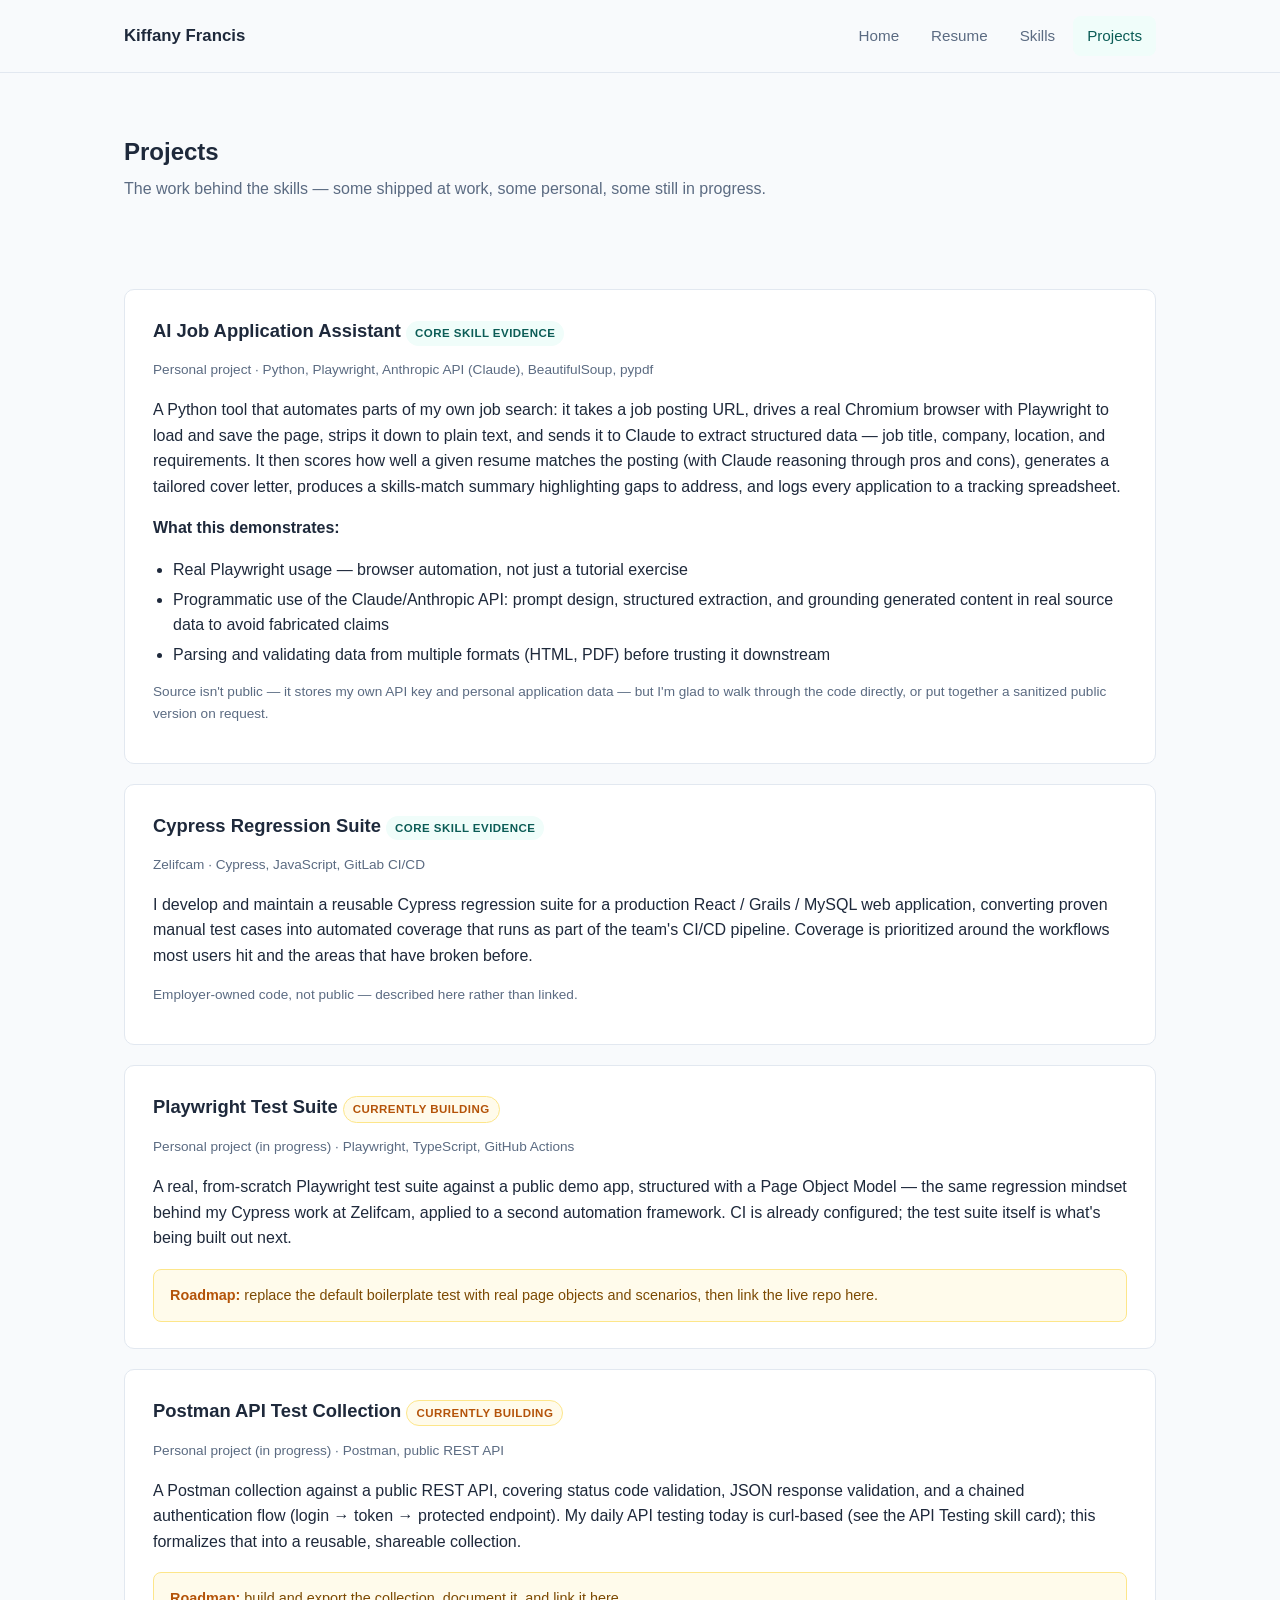
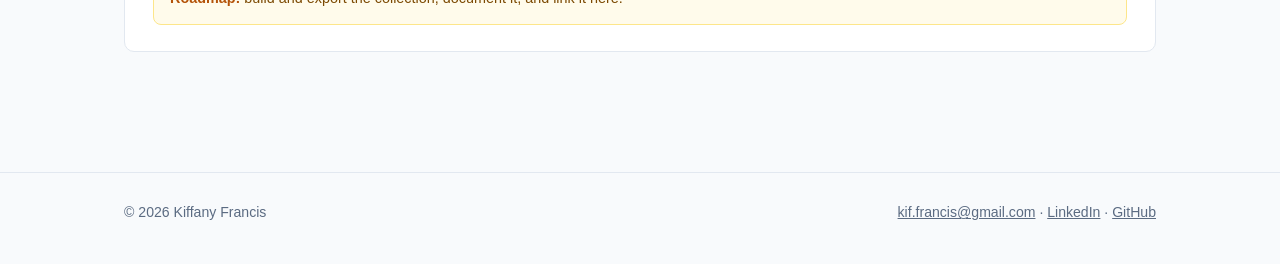
==== projects.html @ 58e34793 "Initial QA portfolio skeleton: resume, clickable skills explorer, projects Grounded in the QA resume" ====
<!doctype html>
<html lang="en">
<head>
  <meta charset="UTF-8" />
  <meta name="viewport" content="width=device-width, initial-scale=1.0" />
  <title>Projects — Kiffany Francis</title>
  <meta name="description" content="Case studies and evidence projects behind the QA skills." />
  <link rel="stylesheet" href="assets/css/style.css" />
</head>
<body data-page="projects">
  <header class="site-header">
    <div class="nav-inner">
      <a class="brand" href="index.html">Kiffany Francis</a>
      <button class="nav-toggle" type="button" aria-label="Toggle navigation">&#9776;</button>
      <nav class="site-nav">
        <ul>
          <li><a href="index.html" data-page="home">Home</a></li>
          <li><a href="resume.html" data-page="resume">Resume</a></li>
          <li><a href="skills.html" data-page="skills">Skills</a></li>
          <li><a href="projects.html" data-page="projects">Projects</a></li>
        </ul>
      </nav>
    </div>
  </header>

  <main class="wrap">
    <section class="tight" style="padding-top:40px;">
      <h1 style="margin-bottom:4px;">Projects</h1>
      <p class="section-blurb">The work behind the skills — some shipped at work, some personal, some still in progress.</p>
    </section>

    <section>
      <div class="project-card">
        <h3>AI Job Application Assistant <span class="badge badge-core">Core Skill Evidence</span></h3>
        <p class="project-meta">Personal project &middot; Python, Playwright, Anthropic API (Claude), BeautifulSoup, pypdf</p>
        <p>
          A Python tool that automates parts of my own job search: it takes a job posting URL, drives a real
          Chromium browser with Playwright to load and save the page, strips it down to plain text, and sends
          it to Claude to extract structured data — job title, company, location, and requirements. It then
          scores how well a given resume matches the posting (with Claude reasoning through pros and cons),
          generates a tailored cover letter, produces a skills-match summary highlighting gaps to address, and
          logs every application to a tracking spreadsheet.
        </p>
        <p><strong>What this demonstrates:</strong></p>
        <ul>
          <li>Real Playwright usage — browser automation, not just a tutorial exercise</li>
          <li>Programmatic use of the Claude/Anthropic API: prompt design, structured extraction, and grounding
            generated content in real source data to avoid fabricated claims</li>
          <li>Parsing and validating data from multiple formats (HTML, PDF) before trusting it downstream</li>
        </ul>
        <p class="project-meta" style="margin-top:14px;">
          Source isn't public — it stores my own API key and personal application data — but I'm glad to walk
          through the code directly, or put together a sanitized public version on request.
        </p>
      </div>

      <div class="project-card">
        <h3>Cypress Regression Suite <span class="badge badge-core">Core Skill Evidence</span></h3>
        <p class="project-meta">Zelifcam &middot; Cypress, JavaScript, GitLab CI/CD</p>
        <p>
          I develop and maintain a reusable Cypress regression suite for a production React / Grails / MySQL
          web application, converting proven manual test cases into automated coverage that runs as part of
          the team's CI/CD pipeline. Coverage is prioritized around the workflows most users hit and the areas
          that have broken before.
        </p>
        <p class="project-meta" style="margin-top:14px;">Employer-owned code, not public — described here rather than linked.</p>
      </div>

      <div class="project-card">
        <h3>Playwright Test Suite <span class="badge badge-building">Currently Building</span></h3>
        <p class="project-meta">Personal project (in progress) &middot; Playwright, TypeScript, GitHub Actions</p>
        <p>
          A real, from-scratch Playwright test suite against a public demo app, structured with a Page Object
          Model — the same regression mindset behind my Cypress work at Zelifcam, applied to a second
          automation framework. CI is already configured; the test suite itself is what's being built out next.
        </p>
        <div class="roadmap-note"><strong>Roadmap:</strong> replace the default boilerplate test with real page objects and scenarios, then link the live repo here.</div>
      </div>

      <div class="project-card">
        <h3>Postman API Test Collection <span class="badge badge-building">Currently Building</span></h3>
        <p class="project-meta">Personal project (in progress) &middot; Postman, public REST API</p>
        <p>
          A Postman collection against a public REST API, covering status code validation, JSON response
          validation, and a chained authentication flow (login &rarr; token &rarr; protected endpoint). My daily
          API testing today is curl-based (see the API Testing skill card); this formalizes that into a
          reusable, shareable collection.
        </p>
        <div class="roadmap-note"><strong>Roadmap:</strong> build and export the collection, document it, and link it here.</div>
      </div>
    </section>
  </main>

  <footer class="site-footer">
    <div class="wrap">
      <span>&copy; <span id="year"></span> Kiffany Francis</span>
      <span>
        <a href="mailto:kif.francis@gmail.com">kif.francis@gmail.com</a> ·
        <a href="https://www.linkedin.com/in/kiffany-francis">LinkedIn</a> ·
        <a href="https://github.com/kifzig">GitHub</a>
      </span>
    </div>
  </footer>

  <script src="assets/js/main.js"></script>
</body>
</html>
---- assets/css/style.css ----
:root {
  --bg: #f8fafc;
  --surface: #ffffff;
  --text: #1e293b;
  --text-muted: #5b6b82;
  --border: #e2e8f0;
  --primary: #0f766e;
  --primary-dark: #0b5c56;
  --primary-bg: #f0fdfa;
  --building: #b45309;
  --building-bg: #fffbeb;
  --building-border: #fde68a;
  --radius: 10px;
  --max-width: 1080px;
  --font: -apple-system, BlinkMacSystemFont, "Segoe UI", Roboto, Helvetica, Arial, sans-serif;
  --font-mono: ui-monospace, SFMono-Regular, "SF Mono", Menlo, Consolas, monospace;
}

* { box-sizing: border-box; }

html { scroll-behavior: smooth; }

body {
  margin: 0;
  font-family: var(--font);
  color: var(--text);
  background: var(--bg);
  line-height: 1.6;
  -webkit-font-smoothing: antialiased;
}

a { color: var(--primary); }
a:hover { color: var(--primary-dark); }

.wrap {
  max-width: var(--max-width);
  margin: 0 auto;
  padding: 0 24px;
}

/* Header / nav */
header.site-header {
  position: sticky;
  top: 0;
  z-index: 10;
  background: rgba(248, 250, 252, 0.92);
  backdrop-filter: blur(6px);
  border-bottom: 1px solid var(--border);
}

.nav-inner {
  display: flex;
  align-items: center;
  justify-content: space-between;
  padding: 16px 24px;
  max-width: var(--max-width);
  margin: 0 auto;
}

.brand {
  font-weight: 700;
  font-size: 1.05rem;
  color: var(--text);
  text-decoration: none;
}

nav.site-nav ul {
  list-style: none;
  display: flex;
  gap: 4px;
  margin: 0;
  padding: 0;
}

nav.site-nav a {
  display: inline-block;
  padding: 8px 14px;
  border-radius: 8px;
  text-decoration: none;
  color: var(--text-muted);
  font-weight: 500;
  font-size: 0.95rem;
}

nav.site-nav a:hover { background: var(--primary-bg); color: var(--primary-dark); }
nav.site-nav a.active { color: var(--primary-dark); background: var(--primary-bg); }

.nav-toggle {
  display: none;
  background: none;
  border: 1px solid var(--border);
  border-radius: 8px;
  padding: 6px 10px;
  font-size: 1rem;
  cursor: pointer;
}

/* Hero */
.hero {
  padding: 64px 0 40px;
}

.hero h1 {
  font-size: 2.4rem;
  margin: 0 0 8px;
  letter-spacing: -0.02em;
}

.hero .role-arrow {
  color: var(--text-muted);
  font-weight: 600;
  font-size: 1.15rem;
  margin: 0 0 20px;
}

.hero p.lede {
  font-size: 1.1rem;
  color: var(--text-muted);
  max-width: 640px;
}

.cta-row {
  display: flex;
  gap: 12px;
  margin-top: 28px;
  flex-wrap: wrap;
}

.btn {
  display: inline-block;
  padding: 11px 20px;
  border-radius: 8px;
  text-decoration: none;
  font-weight: 600;
  font-size: 0.95rem;
  border: 1px solid transparent;
  cursor: pointer;
}

.btn-primary { background: var(--primary); color: #fff; }
.btn-primary:hover { background: var(--primary-dark); color: #fff; }

.btn-secondary { background: var(--surface); color: var(--text); border-color: var(--border); }
.btn-secondary:hover { border-color: var(--primary); color: var(--primary-dark); }

/* Sections */
section { padding: 40px 0; }
section.tight { padding: 20px 0; }

h2.section-title {
  font-size: 1.5rem;
  margin: 0 0 8px;
  letter-spacing: -0.01em;
}

p.section-blurb {
  color: var(--text-muted);
  margin: 0 0 28px;
  max-width: 680px;
}

/* Highlight cards on home */
.highlight-grid {
  display: grid;
  grid-template-columns: repeat(auto-fit, minmax(240px, 1fr));
  gap: 16px;
}

.highlight-card {
  background: var(--surface);
  border: 1px solid var(--border);
  border-radius: var(--radius);
  padding: 22px;
}

.highlight-card h3 {
  margin: 0 0 8px;
  font-size: 1.05rem;
}

.highlight-card p {
  margin: 0;
  color: var(--text-muted);
  font-size: 0.94rem;
}

/* Status badges */
.badge {
  display: inline-block;
  font-size: 0.72rem;
  font-weight: 700;
  text-transform: uppercase;
  letter-spacing: 0.04em;
  padding: 3px 9px;
  border-radius: 999px;
}

.badge-core { background: var(--primary-bg); color: var(--primary-dark); }
.badge-building { background: var(--building-bg); color: var(--building); border: 1px solid var(--building-border); }

/* Skills page */
.category-block {
  margin-bottom: 44px;
}

.category-block h2 {
  font-size: 1.3rem;
  margin: 0 0 4px;
}

.category-block .blurb {
  color: var(--text-muted);
  margin: 0 0 18px;
  font-size: 0.95rem;
}

.skill-grid {
  display: grid;
  grid-template-columns: repeat(auto-fill, minmax(280px, 1fr));
  gap: 14px;
}

.skill-card {
  background: var(--surface);
  border: 1px solid var(--border);
  border-radius: var(--radius);
  padding: 18px 20px;
  cursor: pointer;
  transition: border-color 0.15s ease, box-shadow 0.15s ease;
}

.skill-card:hover {
  border-color: var(--primary);
  box-shadow: 0 2px 10px rgba(15, 118, 110, 0.08);
}

.skill-card-head {
  display: flex;
  justify-content: space-between;
  align-items: flex-start;
  gap: 10px;
}

.skill-card h3 {
  margin: 0;
  font-size: 1rem;
  line-height: 1.35;
}

.skill-card .summary {
  color: var(--text-muted);
  font-size: 0.88rem;
  margin: 8px 0 0;
}

.skill-card .expand-hint {
  font-size: 0.8rem;
  color: var(--primary);
  margin-top: 10px;
  font-weight: 600;
}

.skill-detail {
  grid-column: 1 / -1;
  background: var(--surface);
  border: 1px solid var(--primary);
  border-radius: var(--radius);
  padding: 24px 26px;
  animation: fadein 0.15s ease;
}

@keyframes fadein {
  from { opacity: 0; transform: translateY(-4px); }
  to { opacity: 1; transform: translateY(0); }
}

.skill-detail h3 {
  margin: 0 0 4px;
  font-size: 1.15rem;
}

.skill-detail .close-detail {
  float: right;
  background: none;
  border: 1px solid var(--border);
  border-radius: 8px;
  padding: 5px 12px;
  cursor: pointer;
  color: var(--text-muted);
  font-size: 0.85rem;
}

.skill-detail .close-detail:hover { border-color: var(--primary); color: var(--primary-dark); }

.skill-detail dl { margin: 18px 0 0; }
.skill-detail dt {
  font-weight: 700;
  font-size: 0.78rem;
  text-transform: uppercase;
  letter-spacing: 0.04em;
  color: var(--text-muted);
  margin-top: 18px;
}
.skill-detail dt:first-child { margin-top: 0; }
.skill-detail dd { margin: 6px 0 0; }

.skill-detail pre {
  background: #0f172a;
  color: #e2e8f0;
  border-radius: 8px;
  padding: 16px 18px;
  overflow-x: auto;
  font-family: var(--font-mono);
  font-size: 0.85rem;
  line-height: 1.55;
  margin: 6px 0 0;
  white-space: pre-wrap;
  word-break: break-word;
}

.roadmap-note {
  margin-top: 18px;
  padding: 14px 16px;
  background: var(--building-bg);
  border: 1px solid var(--building-border);
  border-radius: 8px;
  font-size: 0.9rem;
  color: #7c4a03;
}

.roadmap-note strong { color: var(--building); }

/* Tools tag page */
.tools-grid {
  display: grid;
  grid-template-columns: repeat(auto-fit, minmax(240px, 1fr));
  gap: 20px;
}

.tools-group h3 {
  font-size: 0.95rem;
  margin: 0 0 10px;
  color: var(--text-muted);
  text-transform: uppercase;
  letter-spacing: 0.04em;
  font-size: 0.78rem;
}

.tag-list { display: flex; flex-wrap: wrap; gap: 8px; }

.tag {
  background: var(--surface);
  border: 1px solid var(--border);
  border-radius: 999px;
  padding: 6px 12px;
  font-size: 0.85rem;
}

/* Resume page */
.resume-block {
  background: var(--surface);
  border: 1px solid var(--border);
  border-radius: var(--radius);
  padding: 32px 36px;
}

.resume-block h2 {
  font-size: 1.1rem;
  border-bottom: 1px solid var(--border);
  padding-bottom: 8px;
  margin: 32px 0 14px;
}
.resume-block h2:first-child { margin-top: 0; }

.job {
  margin-bottom: 22px;
}

.job-head {
  display: flex;
  justify-content: space-between;
  flex-wrap: wrap;
  gap: 4px;
  align-items: baseline;
}

.job-title { font-weight: 700; }
.job-dates { color: var(--text-muted); font-size: 0.9rem; }
.job-company { color: var(--text-muted); font-style: italic; margin: 2px 0 8px; }

.job ul { margin: 0; padding-left: 20px; }
.job li { margin-bottom: 4px; }

.skills-line { color: var(--text-muted); font-size: 0.92rem; }
.skills-line strong { color: var(--text); }

/* Projects page */
.project-card {
  background: var(--surface);
  border: 1px solid var(--border);
  border-radius: var(--radius);
  padding: 26px 28px;
  margin-bottom: 20px;
}

.project-card h3 {
  margin: 0 0 6px;
  font-size: 1.15rem;
}

.project-meta {
  font-size: 0.85rem;
  color: var(--text-muted);
  margin-bottom: 12px;
}

.project-card ul { margin: 10px 0 0; padding-left: 20px; }
.project-card li { margin-bottom: 4px; }

/* Footer */
footer.site-footer {
  border-top: 1px solid var(--border);
  margin-top: 60px;
  padding: 28px 0 40px;
  color: var(--text-muted);
  font-size: 0.88rem;
}

footer.site-footer .wrap {
  display: flex;
  justify-content: space-between;
  flex-wrap: wrap;
  gap: 10px;
}

footer.site-footer a { color: var(--text-muted); text-decoration: underline; }
footer.site-footer a:hover { color: var(--primary-dark); }

/* Responsive */
@media (max-width: 700px) {
  .nav-toggle { display: inline-block; }
  nav.site-nav {
    display: none;
    width: 100%;
  }
  nav.site-nav.open { display: block; }
  nav.site-nav ul { flex-direction: column; }
  .nav-inner { flex-wrap: wrap; }
  .hero h1 { font-size: 1.9rem; }
  .resume-block { padding: 22px 20px; }
  .job-head { flex-direction: column; }
}
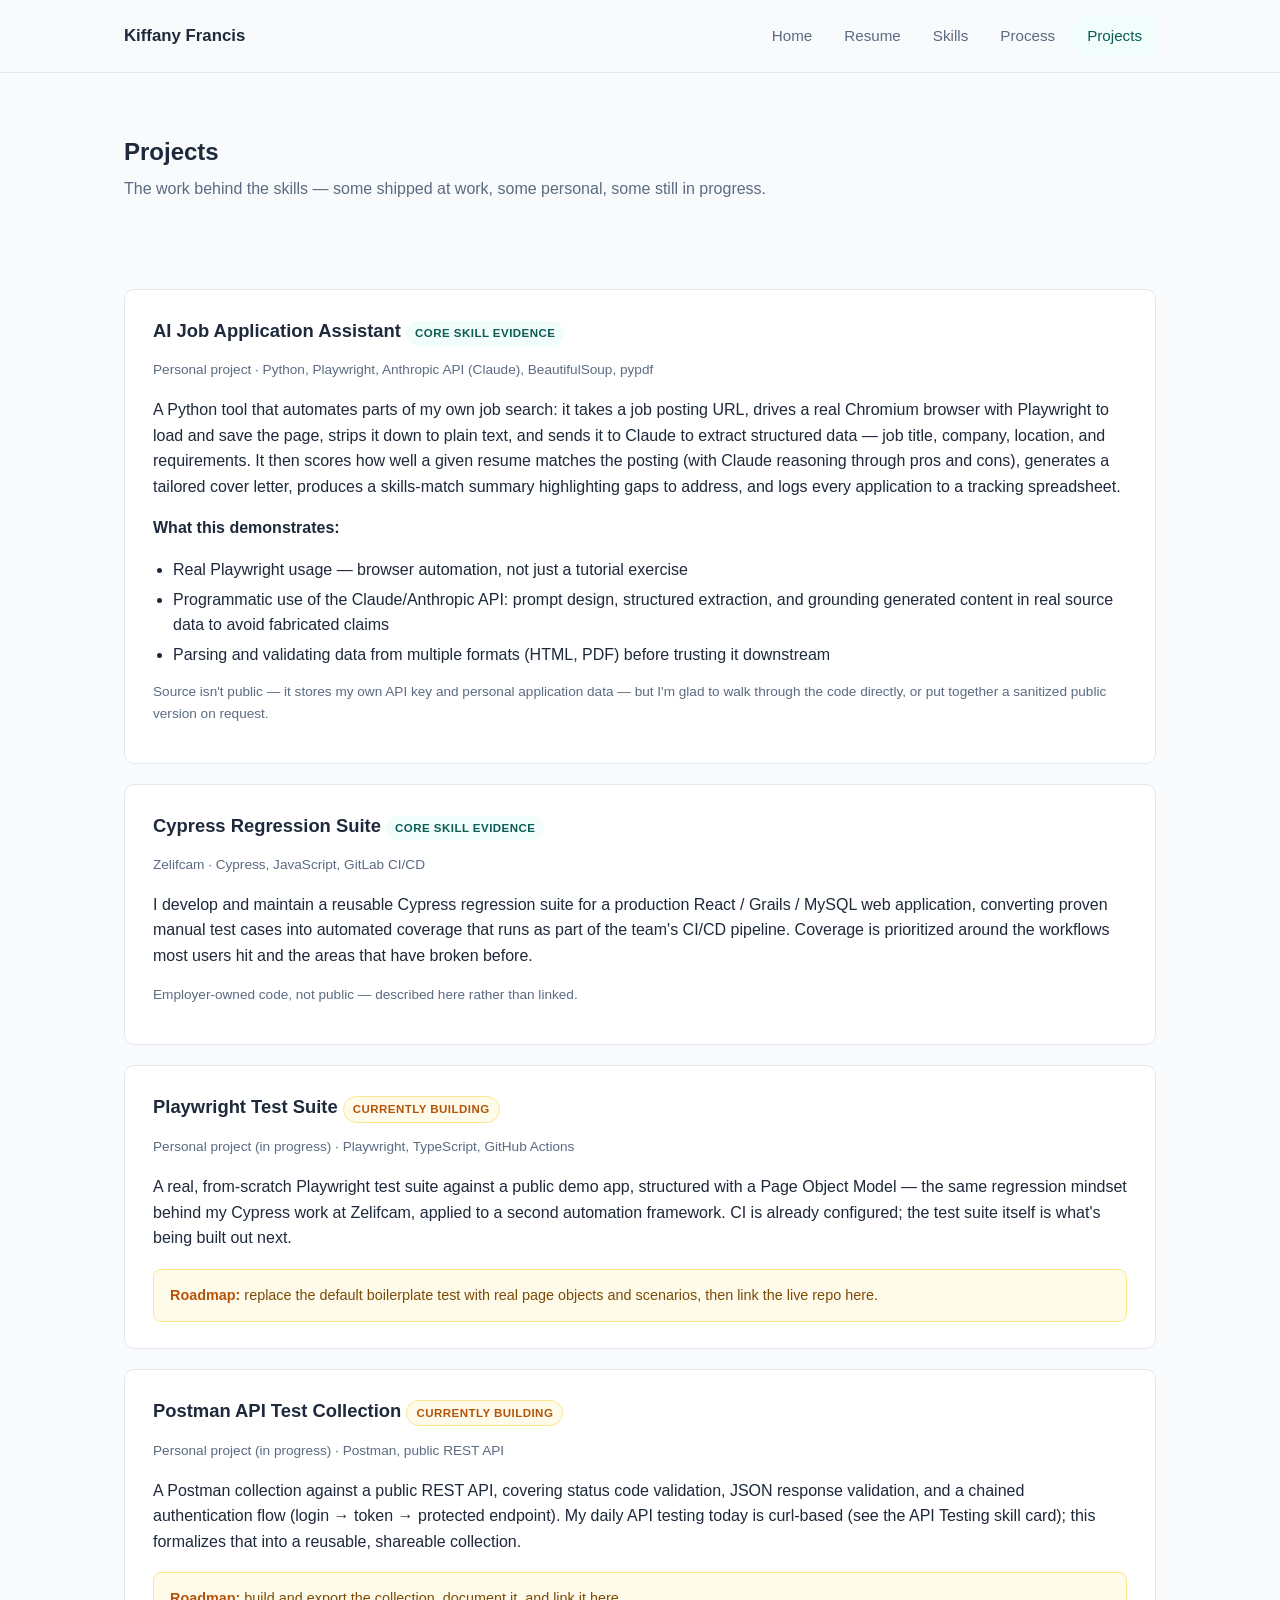
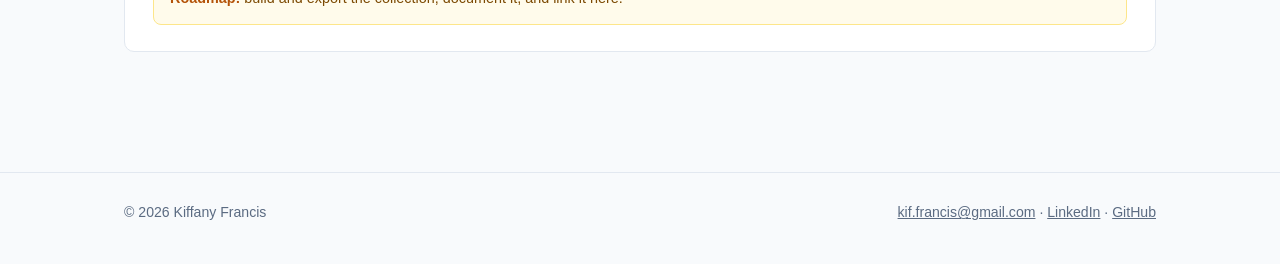
==== commit 1329f7ad: "Add Testing Process page with 8-step workflow timeline Walks through Review Requirements -> Support " ====
--- a/projects.html
+++ b/projects.html
@@ -17,6 +17,7 @@
           <li><a href="index.html" data-page="home">Home</a></li>
           <li><a href="resume.html" data-page="resume">Resume</a></li>
           <li><a href="skills.html" data-page="skills">Skills</a></li>
+          <li><a href="process.html" data-page="process">Process</a></li>
           <li><a href="projects.html" data-page="projects">Projects</a></li>
         </ul>
       </nav>
--- a/assets/css/style.css
+++ b/assets/css/style.css
@@ -417,6 +417,80 @@
 .project-card ul { margin: 10px 0 0; padding-left: 20px; }
 .project-card li { margin-bottom: 4px; }
 
+/* Process page */
+.process-timeline {
+  position: relative;
+  margin-top: 8px;
+}
+
+.process-timeline::before {
+  content: "";
+  position: absolute;
+  left: 23px;
+  top: 12px;
+  bottom: 12px;
+  width: 2px;
+  background: var(--border);
+}
+
+.process-step {
+  position: relative;
+  display: flex;
+  gap: 22px;
+  padding-bottom: 34px;
+}
+
+.process-step:last-child { padding-bottom: 0; }
+
+.step-number {
+  flex: 0 0 auto;
+  width: 48px;
+  height: 48px;
+  border-radius: 50%;
+  background: var(--primary-bg);
+  border: 2px solid var(--primary);
+  color: var(--primary-dark);
+  display: flex;
+  align-items: center;
+  justify-content: center;
+  font-weight: 700;
+  font-size: 1.1rem;
+  z-index: 1;
+}
+
+.step-content {
+  background: var(--surface);
+  border: 1px solid var(--border);
+  border-radius: var(--radius);
+  padding: 18px 22px;
+  flex: 1;
+}
+
+.step-content h3 {
+  margin: 0 0 8px;
+  font-size: 1.05rem;
+}
+
+.step-content p {
+  margin: 0 0 12px;
+  color: var(--text-muted);
+  font-size: 0.94rem;
+}
+
+.step-content .tag-list { margin-bottom: 10px; }
+
+.step-link {
+  font-size: 0.85rem;
+  font-weight: 600;
+  text-decoration: none;
+}
+
+@media (max-width: 600px) {
+  .process-timeline::before { left: 19px; }
+  .step-number { width: 40px; height: 40px; font-size: 1rem; }
+  .process-step { gap: 14px; }
+}
+
 /* Footer */
 footer.site-footer {
   border-top: 1px solid var(--border);
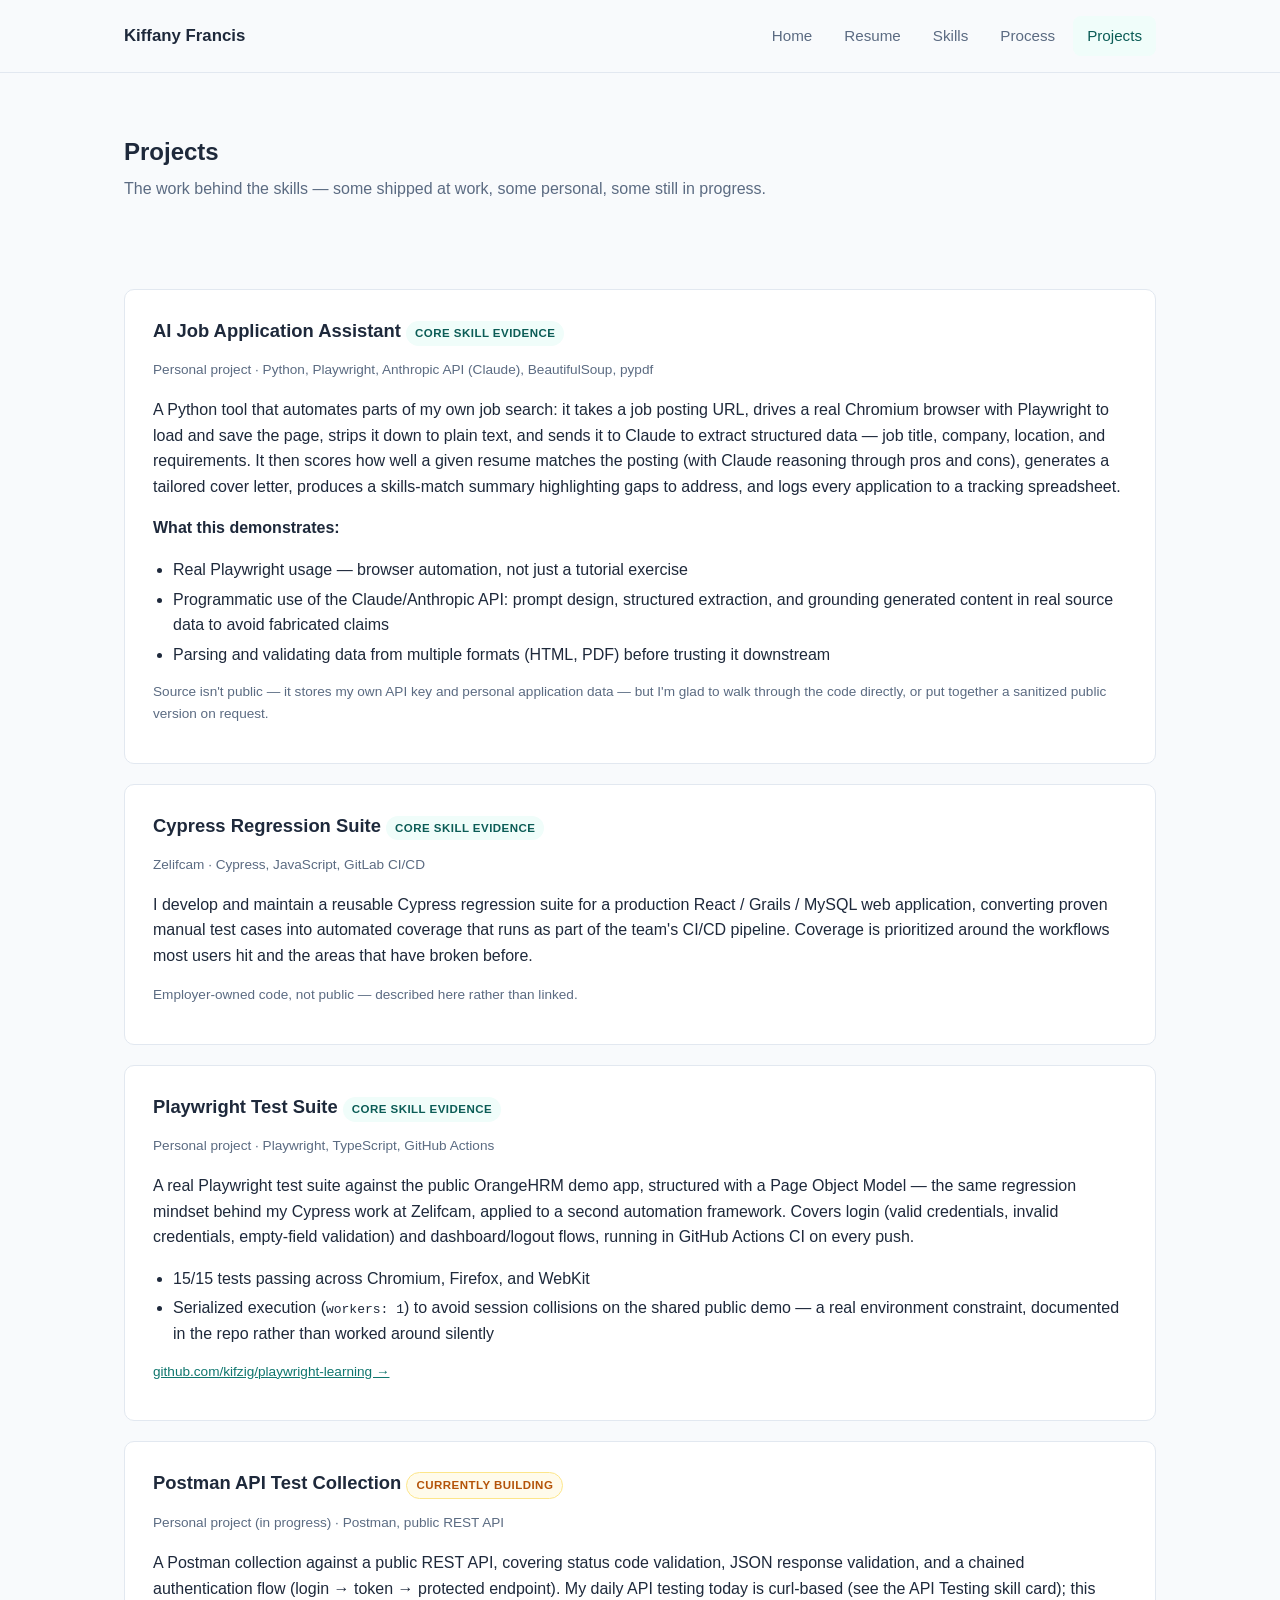
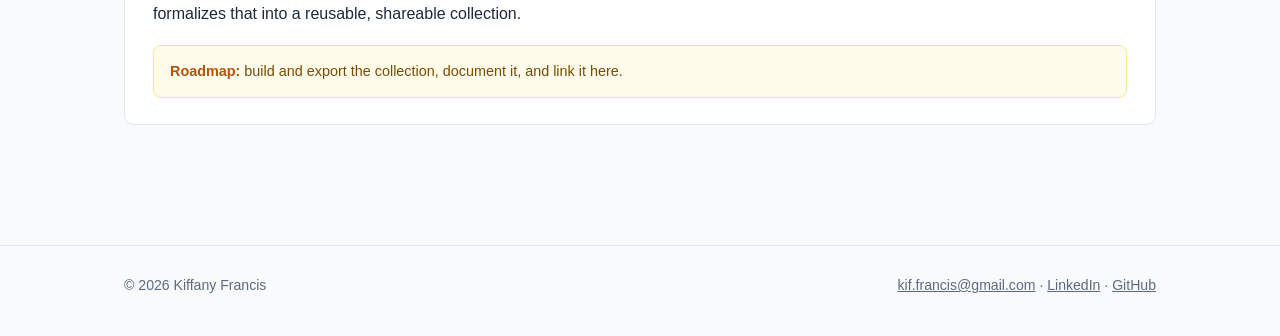
==== commit 77b39e03: "Link the real Playwright suite in, flip it from building to core playwright-learning is real and pus" ====
--- a/projects.html
+++ b/projects.html
@@ -68,14 +68,21 @@
       </div>
 
       <div class="project-card">
-        <h3>Playwright Test Suite <span class="badge badge-building">Currently Building</span></h3>
-        <p class="project-meta">Personal project (in progress) &middot; Playwright, TypeScript, GitHub Actions</p>
+        <h3>Playwright Test Suite <span class="badge badge-core">Core Skill Evidence</span></h3>
+        <p class="project-meta">Personal project &middot; Playwright, TypeScript, GitHub Actions</p>
         <p>
-          A real, from-scratch Playwright test suite against a public demo app, structured with a Page Object
+          A real Playwright test suite against the public OrangeHRM demo app, structured with a Page Object
           Model — the same regression mindset behind my Cypress work at Zelifcam, applied to a second
-          automation framework. CI is already configured; the test suite itself is what's being built out next.
+          automation framework. Covers login (valid credentials, invalid credentials, empty-field validation)
+          and dashboard/logout flows, running in GitHub Actions CI on every push.
         </p>
-        <div class="roadmap-note"><strong>Roadmap:</strong> replace the default boilerplate test with real page objects and scenarios, then link the live repo here.</div>
+        <ul>
+          <li>15/15 tests passing across Chromium, Firefox, and WebKit</li>
+          <li>Serialized execution (<code>workers: 1</code>) to avoid session collisions on the shared public demo — a real environment constraint, documented in the repo rather than worked around silently</li>
+        </ul>
+        <p class="project-meta" style="margin-top:14px;">
+          <a href="https://github.com/kifzig/playwright-learning">github.com/kifzig/playwright-learning &rarr;</a>
+        </p>
       </div>
 
       <div class="project-card">
--- a/assets/css/style.css
+++ b/assets/css/style.css
@@ -330,6 +330,13 @@
 
 .roadmap-note strong { color: var(--building); }
 
+.skill-link {
+  display: inline-block;
+  margin-top: 18px;
+  font-weight: 600;
+  font-size: 0.92rem;
+}
+
 /* Tools tag page */
 .tools-grid {
   display: grid;
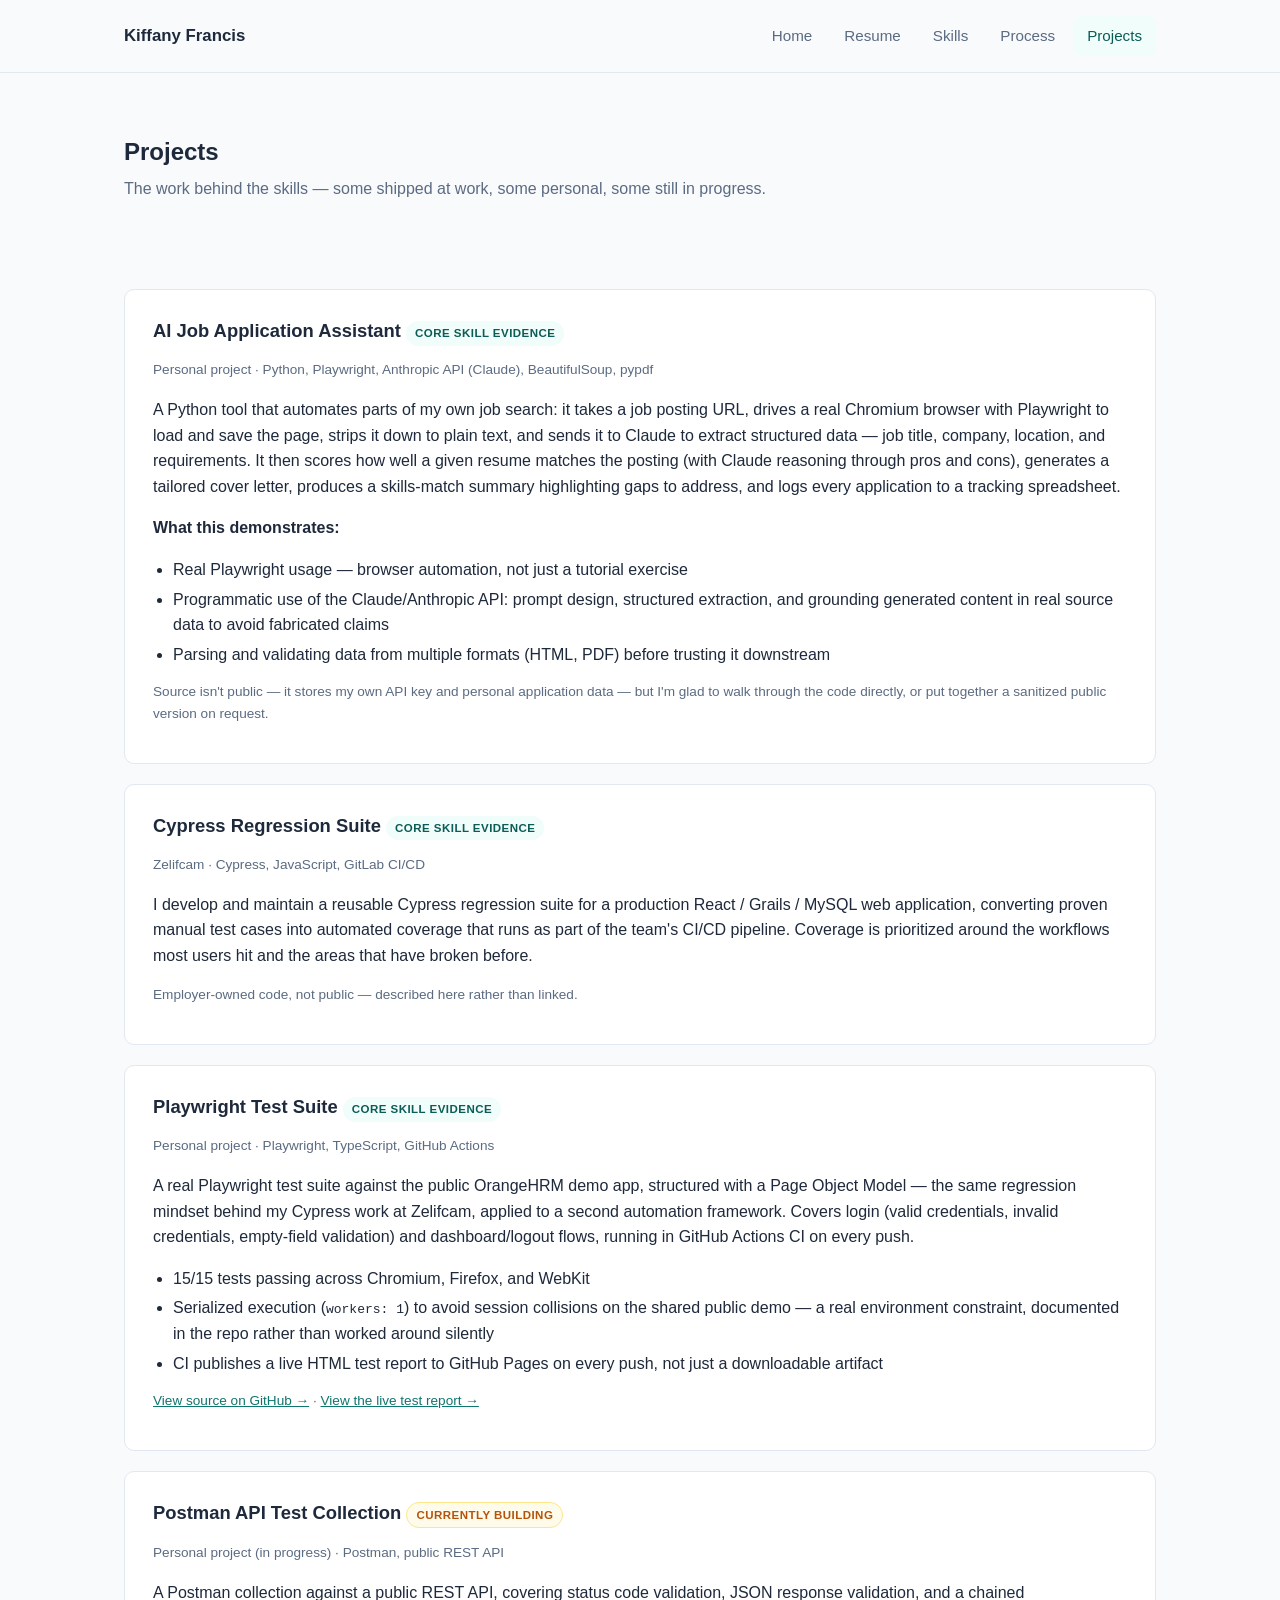
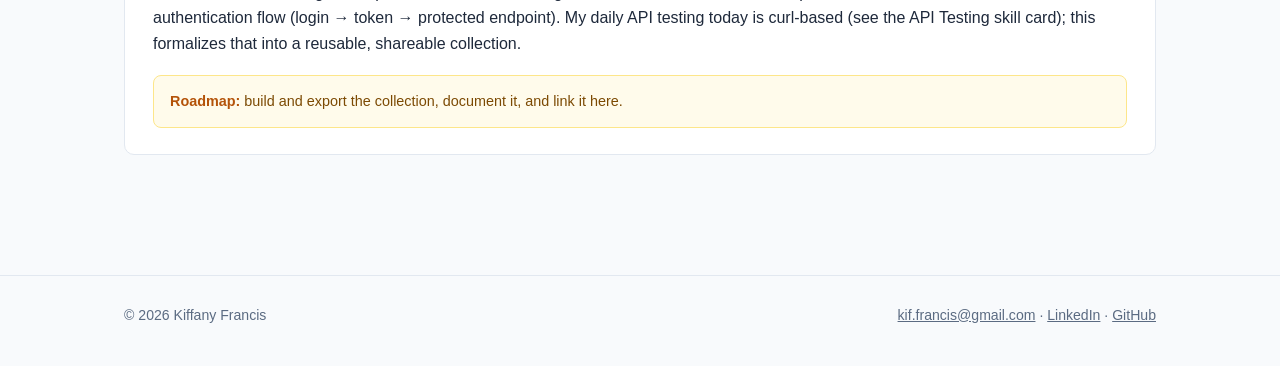
==== commit c41168b9: "Link the live Playwright test report alongside the source repo CI now publishes the HTML report to G" ====
--- a/projects.html
+++ b/projects.html
@@ -79,9 +79,12 @@
         <ul>
           <li>15/15 tests passing across Chromium, Firefox, and WebKit</li>
           <li>Serialized execution (<code>workers: 1</code>) to avoid session collisions on the shared public demo — a real environment constraint, documented in the repo rather than worked around silently</li>
+          <li>CI publishes a live HTML test report to GitHub Pages on every push, not just a downloadable artifact</li>
         </ul>
         <p class="project-meta" style="margin-top:14px;">
-          <a href="https://github.com/kifzig/playwright-learning">github.com/kifzig/playwright-learning &rarr;</a>
+          <a href="https://github.com/kifzig/playwright-learning">View source on GitHub &rarr;</a>
+          &middot;
+          <a href="https://kifzig.github.io/playwright-learning/">View the live test report &rarr;</a>
         </p>
       </div>
 
--- a/assets/css/style.css
+++ b/assets/css/style.css
@@ -333,6 +333,7 @@
 .skill-link {
   display: inline-block;
   margin-top: 18px;
+  margin-right: 20px;
   font-weight: 600;
   font-size: 0.92rem;
 }
